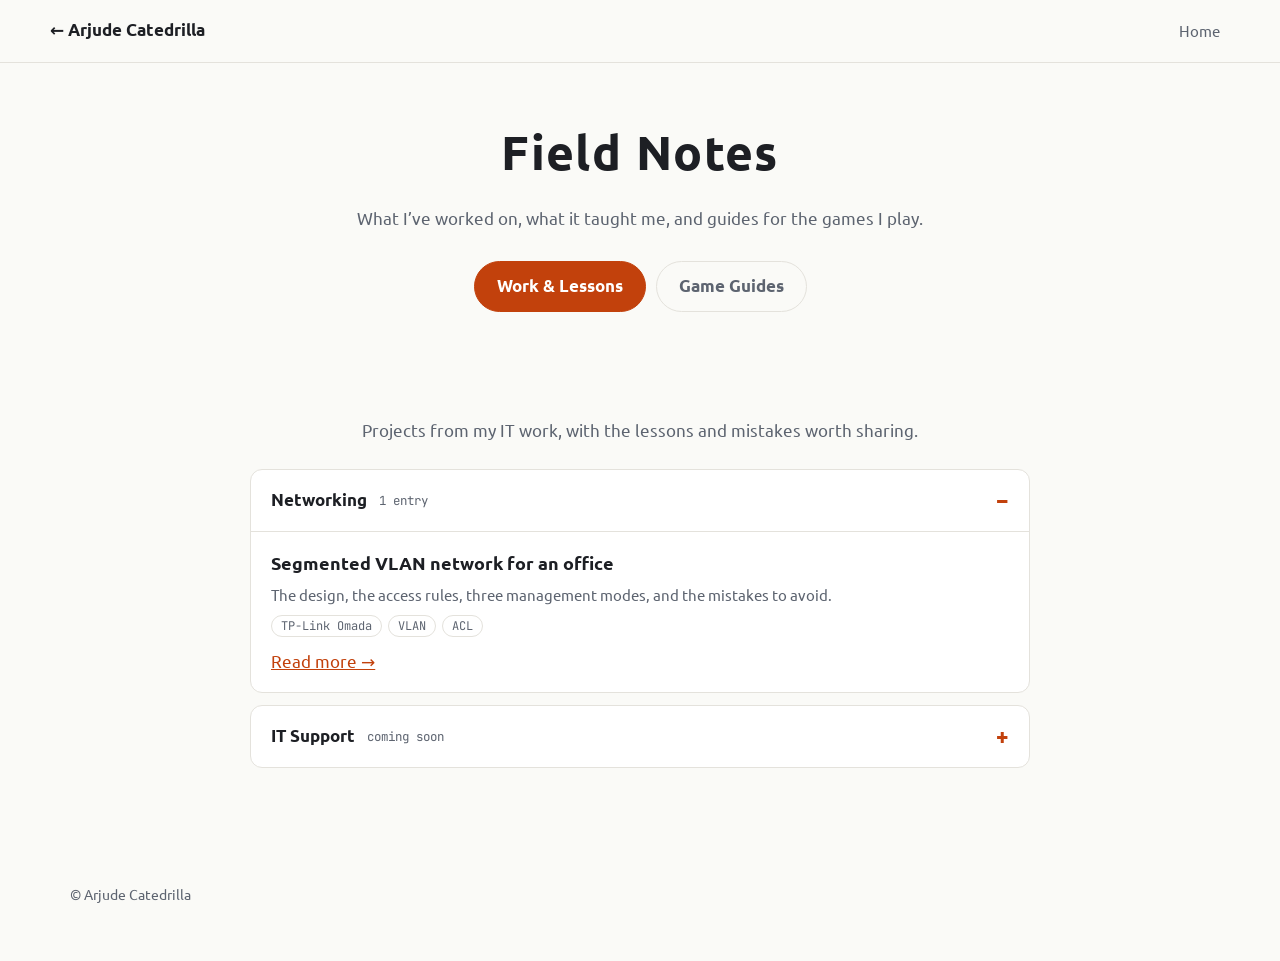
==== notes.html @ 597acc93 "updates on user interface and additional guides" ====
<!DOCTYPE html>
<html lang="en">
<head>
  <meta charset="UTF-8">
  <meta name="viewport" content="width=device-width, initial-scale=1">
  <meta http-equiv="Content-Security-Policy" content="default-src 'self'; img-src 'self' data:; style-src 'self'; script-src 'self'; base-uri 'self'; form-action 'none'">
  <title>Field Notes | Arjude Catedrilla</title>
  <meta name="description" content="Work lessons and game guides by Arjude Catedrilla.">
  <link rel="stylesheet" href="style.css">
  <script src="projects/page.js"></script>
</head>
<body>
  <header class="nav">
    <a class="brand" href="index.html">← Arjude Catedrilla</a>
    <nav aria-label="Main"><a href="index.html">Home</a></nav>
  </header>
  <main class="notes" id="main"></main>
  <footer><p>© Arjude Catedrilla</p></footer>
  <script src="content.js"></script>
  <script src="notes.js"></script>
</body>
</html>
---- style.css ----
@font-face{font-family:"Ubuntu";font-style:normal;font-weight:300;font-display:swap;src:url("fonts/ubuntu-latin-300-normal.woff2") format("woff2")}
@font-face{font-family:"Ubuntu";font-style:normal;font-weight:400;font-display:swap;src:url("fonts/ubuntu-latin-400-normal.woff2") format("woff2")}
@font-face{font-family:"Ubuntu";font-style:normal;font-weight:700;font-display:swap;src:url("fonts/ubuntu-latin-700-normal.woff2") format("woff2")}
@font-face{font-family:"JetBrains Mono";font-style:normal;font-weight:400;font-display:swap;src:url("fonts/jetbrains-mono-latin-400-normal.woff2") format("woff2")}
:root{--bg:#fafaf7;--surface:#fff;--text:#1d1f24;--muted:#5d6470;--accent:#c2410c;--accent-ink:#fff;--border:#e4e2dc;--mono:"JetBrains Mono",ui-monospace,"SF Mono",Consolas,monospace;--sans:"Ubuntu",system-ui,-apple-system,"Segoe UI",Roboto,sans-serif;color-scheme:light}
@media (prefers-color-scheme:dark){:root:not([data-theme="light"]){--bg:#14161b;--surface:#1c1f26;--text:#eceef2;--muted:#a0a8b5;--accent:#ff8a4c;--accent-ink:#1a0d05;--border:#2b2f38;color-scheme:dark}}
:root[data-theme="dark"]{--bg:#14161b;--surface:#1c1f26;--text:#eceef2;--muted:#a0a8b5;--accent:#ff8a4c;--accent-ink:#1a0d05;--border:#2b2f38;color-scheme:dark}
*{box-sizing:border-box}html{scroll-behavior:smooth;scroll-padding-top:70px}
body{margin:0;overflow-x:clip;background:var(--bg);color:var(--text);font:17px/1.7 var(--sans)}
a{color:var(--accent)}a:focus-visible,button:focus-visible{outline:3px solid var(--accent);outline-offset:3px}
.skip{position:absolute;left:-999px}.skip:focus{left:8px;top:8px;background:var(--surface);padding:8px;z-index:20}
.nav{position:sticky;top:0;z-index:10;display:flex;align-items:center;gap:12px;padding:12px max(20px,calc((100% - 1180px)/2));background:var(--bg);border-bottom:1px solid var(--border)}
.brand{font-weight:700;text-decoration:none;color:var(--text);margin-right:auto}
nav{display:flex;gap:2px;overflow-x:auto}nav a{padding:6px 10px;color:var(--muted);text-decoration:none;white-space:nowrap;font-size:.95rem}nav a:hover{color:var(--accent)}
#theme{background:none;color:var(--text);border:1px solid var(--border);border-radius:8px;padding:5px 10px;cursor:pointer}
main,footer{max-width:1180px;margin:0 auto;padding:0 20px}
section{padding:72px 0 0}
h2{font-size:1.5rem;margin:0 0 24px}
.hero{display:grid;grid-template-columns:minmax(0,1fr) minmax(0,1.25fr);gap:48px;align-items:center;padding:64px 0 0}
.hero h1{font-size:clamp(2.2rem,6vw,3.4rem);line-height:1.1;margin:0 0 10px}
.hero .role{color:var(--accent);font-weight:600;font-size:1.15rem;margin:0 0 14px}
.hero .lead{color:var(--muted);margin:0;max-width:30em}
.hero figure{margin:0;position:relative;z-index:0}
.hero figure::before{content:"";position:absolute;inset:-90px -70px;z-index:-1;pointer-events:none;background:radial-gradient(ellipse closest-side,color-mix(in srgb,var(--accent) 30%,transparent),color-mix(in srgb,var(--accent) 10%,transparent) 55%,transparent)}
.hero svg{display:block;width:100%;height:auto}
.d-body{fill:#1b1c1f;stroke:#f1f1f1;stroke-width:2}.d-glass{fill:#0c0d10;stroke:#f1f1f1;stroke-width:2}
.d-line{fill:none;stroke:#f1f1f1;stroke-width:2;stroke-linecap:round;stroke-linejoin:round}.d-faint{opacity:.5}
.d-txt{fill:#f1f1f1;font:700 12px var(--sans)}.d-txt.d-dark{fill:#1a0d05}.d-acc{fill:var(--accent)}.d-hot{stroke:var(--accent);fill:var(--accent)}
.slide{transform:translateX(-430px);transition:transform .9s cubic-bezier(.65,0,.35,1)}.slide.on{transform:none}.slide.out{transform:translateX(430px)}.slide.reset{transition:none}
.btns{display:flex;flex-wrap:wrap;gap:12px;margin-top:24px}
.btn{display:inline-block;padding:10px 20px;border-radius:8px;border:1.5px solid var(--accent);color:var(--accent);text-decoration:none;font-weight:600}
.btn.primary{background:var(--accent);color:var(--accent-ink)}
#do h2,#do .intro{text-align:center}#do .intro{color:var(--muted);max-width:38em;margin:-8px auto 40px}
.do{list-style:none;margin:0;padding:0;display:grid;gap:22px;grid-template-columns:repeat(auto-fit,minmax(210px,1fr))}
.do-item{text-align:center;padding:28px 18px 24px;border:3px solid transparent;border-radius:16px;transition:transform .18s ease,border-color .18s ease,box-shadow .18s ease,background-color .18s ease}
.do-ico svg{width:64px;height:64px;fill:none;stroke:currentColor;stroke-width:1.5;stroke-linecap:round;stroke-linejoin:round;transition:color .18s ease}
.do-item h3{margin:14px 0 8px;font-size:1.2rem}.do-item p{margin:0;color:var(--muted);font-size:.95rem}
.featured{border:1px solid var(--border);background:var(--surface);border-radius:10px;padding:24px;margin-bottom:24px}
.featured h3{margin:0 0 8px;font-size:1.3rem}.featured p{margin:0;color:var(--muted)}.featured ul.out{margin:14px 0;padding-left:20px}.featured li{margin:6px 0}
.list{display:grid;gap:18px;grid-template-columns:repeat(auto-fit,minmax(260px,1fr))}
.item h3{margin:0 0 4px;font-size:1.05rem}.item p{margin:0;color:var(--muted);font-size:.95rem}
.tags{display:flex;flex-wrap:wrap;gap:6px;margin:12px 0 0;padding:0;list-style:none}
.tags li{font:.75rem var(--mono);padding:2px 9px;border:1px solid var(--border);border-radius:999px;color:var(--muted)}
.job{padding:0 0 26px}.job h3{margin:0;font-size:1.1rem}.job .meta{color:var(--muted);font:.85rem var(--mono);margin:2px 0 8px}.job ul{margin:0;padding-left:18px}.job li{margin:4px 0}
dl.skills{margin:0}dl.skills div{padding:10px 0;border-top:1px solid var(--border);display:grid;grid-template-columns:150px 1fr;gap:12px}
dl.skills dt{font-weight:700}dl.skills dd{margin:0;color:var(--muted)}
.about p{max-width:42em}

footer{padding-top:64px;padding-bottom:40px;color:var(--muted);font-size:.9rem}
@media (max-width:720px){.hero{grid-template-columns:1fr}.hero figure{margin:0}.hero figure::before{inset:-60px -20px}dl.skills div{grid-template-columns:1fr;gap:2px}}
@media (prefers-reduced-motion:reduce){html{scroll-behavior:auto}.slide{transition:none}}
/* Article pages */
.article{max-width:760px;margin:0 auto;padding:40px 20px 24px}.article h1{font-size:clamp(1.8rem,5vw,2.5rem);line-height:1.15;margin:8px 0 16px}
.article h2{font-size:1.35rem;margin:44px 0 12px}.article .meta{color:var(--muted);font:.85rem var(--mono)}.article li{margin:4px 0}
.note{display:flex;gap:12px;align-items:flex-start;background:color-mix(in srgb,var(--accent) 8%,var(--surface));border:1px solid color-mix(in srgb,var(--accent) 35%,var(--border));border-radius:12px;padding:14px 16px;color:var(--muted);font-size:.92rem}
.note::before{content:"";flex:0 0 20px;height:20px;margin-top:2px;background:var(--accent);-webkit-mask:url("data:image/svg+xml,%3Csvg xmlns='http://www.w3.org/2000/svg' viewBox='0 0 24 24' fill='none' stroke='black' stroke-width='2' stroke-linecap='round' stroke-linejoin='round'%3E%3Ccircle cx='12' cy='12' r='10'/%3E%3Cpath d='M12 16v-4M12 8h.01'/%3E%3C/svg%3E") center/contain no-repeat;mask:url("data:image/svg+xml,%3Csvg xmlns='http://www.w3.org/2000/svg' viewBox='0 0 24 24' fill='none' stroke='black' stroke-width='2' stroke-linecap='round' stroke-linejoin='round'%3E%3Ccircle cx='12' cy='12' r='10'/%3E%3Cpath d='M12 16v-4M12 8h.01'/%3E%3C/svg%3E") center/contain no-repeat}
.tbl{overflow-x:auto}table{border-collapse:collapse;width:100%;font-size:.92rem}th,td{border:1px solid var(--border);padding:8px 10px;text-align:left;vertical-align:top}th{background:var(--surface)}
.diagram{width:100%;height:auto;background:var(--surface);border:1px solid var(--border);border-radius:12px;margin:20px 0}
.diagram .box{fill:var(--bg);stroke:var(--border);stroke-width:1.5}.diagram .hi{fill:var(--bg);stroke:var(--accent);stroke-width:2}
.diagram .t{fill:var(--text);font:600 13px var(--sans)}.diagram .m{fill:var(--muted);font:12px var(--sans)}
.diagram .ln{stroke:var(--muted);stroke-width:1.5;fill:none}.diagram .ok{stroke:var(--accent);stroke-width:2;fill:none;stroke-dasharray:5 4}

/* Contact + footer */
.contact{text-align:center;padding-bottom:24px}.contact h2{margin-bottom:10px}
.contact .sub{color:var(--muted);margin:0 auto 28px}
.big-mail{display:inline-block;font-size:clamp(1.05rem,4.4vw,2.6rem);font-weight:300;letter-spacing:.1em;color:var(--muted);text-decoration:none;overflow-wrap:anywhere;transition:color .2s ease}
.big-mail:hover,.big-mail:focus-visible{color:var(--accent)}
.foot-row{display:flex;align-items:center;justify-content:space-between;gap:16px;flex-wrap:wrap}.foot-row p{margin:0}
.foot-in{display:inline-flex;color:var(--muted);transition:color .2s ease}.foot-in svg{width:28px;height:28px;fill:currentColor}.foot-in:hover,.foot-in:focus-visible{color:var(--accent)}
footer a{color:inherit}

/* Layout after stefan.ph: split nav, centered titles with intro lines, friendly About */
section h2{text-align:center;letter-spacing:.03em}
section .intro{text-align:center;color:var(--muted);max-width:38em;margin:-8px auto 40px}
.about{text-align:center}.about p{max-width:38em;margin-left:auto;margin-right:auto}.about .btns{justify-content:center}
.about-img{display:block;width:200px;height:200px;margin:0 auto 24px;border-radius:50%;object-fit:cover;border:3px solid var(--border)}
.nav.split{display:grid;grid-template-columns:1fr auto 1fr;gap:20px}
.nav.split #navL{justify-content:flex-end}.nav.split #navR{justify-content:flex-start;padding-right:56px}
.nav.split .brand{margin:0;font-size:1.1rem;letter-spacing:.04em}
.nav.split #theme{position:absolute;right:max(16px,calc((100% - 1180px)/2 + 16px));top:50%;transform:translateY(-50%)}
@media (max-width:760px){
  .nav.split{display:flex;flex-wrap:wrap;justify-content:center;row-gap:2px;padding:10px 16px}
  .nav.split::after{content:"";order:3;flex-basis:100%}
  .nav.split #navL,.nav.split #navR{display:contents;padding:0}
  .nav.split .brand{order:1;margin-right:auto}
  .nav.split #theme{order:2;position:static;transform:none}
  .nav.split #navL a,.nav.split #navR a{order:4}
}

/* What I Do hover, after stefan.ph: the title (and icon) light up in the accent color */
.do-item h3,.do-ico svg{transition:color .25s ease,transform .25s ease}
.do-item:hover h3,.do-item:hover .do-ico svg{color:var(--accent)}
.do-item:hover .do-ico svg{transform:translateY(-3px)}
@media (prefers-reduced-motion:reduce){.do-item:hover .do-ico svg{transform:none}}

/* Reveal on scroll, like stefan.ph: sections fade in as they come into view */
.js .reveal{opacity:0;transform:translateY(24px);transition:opacity .7s ease,transform .7s ease}
.js .reveal.in{opacity:1;transform:none}
@media (prefers-reduced-motion:reduce){.js .reveal{opacity:1;transform:none;transition:none}}

/* Field Notes: home tiles and notes page */
.do.two{max-width:720px;margin:0 auto;grid-template-columns:repeat(auto-fit,minmax(240px,1fr))}
.do-link{display:block;color:inherit;text-decoration:none}
.notes{max-width:820px;margin:0 auto;padding:48px 20px 24px}
.notes h1{text-align:center;font-size:clamp(2rem,6vw,3rem);letter-spacing:.03em;margin:0 0 12px}
.notes .intro{text-align:center;color:var(--muted);max-width:36em;margin:0 auto 28px}
.tabs{display:flex;flex-wrap:wrap;justify-content:center;gap:10px;margin:0 0 32px}
.tab{font:inherit;font-weight:700;padding:10px 22px;border:1.5px solid var(--border);border-radius:999px;background:transparent;color:var(--muted);cursor:pointer;transition:color .2s ease,border-color .2s ease,background-color .2s ease}
.tab:hover{color:var(--accent);border-color:var(--accent)}
.tab[aria-selected="true"]{background:var(--accent);border-color:var(--accent);color:var(--accent-ink)}
.tab:focus-visible{outline:3px solid var(--accent);outline-offset:3px}
.panel[hidden]{display:none}.panel-intro{text-align:center;color:var(--muted);margin:0 0 24px}
.topic{border:1px solid var(--border);border-radius:12px;background:var(--surface);margin:0 0 12px;overflow:hidden}
.topic summary{display:flex;align-items:center;gap:12px;padding:16px 20px;font-weight:700;font-size:1.05rem;cursor:pointer;list-style:none}
.topic summary::-webkit-details-marker{display:none}
.topic summary::after{content:"+";margin-left:auto;color:var(--accent);font-size:1.4rem;line-height:1}
.topic[open] summary::after{content:"−"}
.topic summary:hover{color:var(--accent)}.topic summary:focus-visible{outline:3px solid var(--accent);outline-offset:-3px}
.count{font:.78rem var(--mono);color:var(--muted);font-weight:400}
.entry{padding:16px 20px;border-top:1px solid var(--border)}.entry h3{margin:0 0 4px;font-size:1.1rem}.entry p{margin:0 0 6px;color:var(--muted);font-size:.95rem}
.entry .tags{margin:8px 0 10px}.soon{margin:0;padding:16px 20px;border-top:1px solid var(--border);color:var(--muted);font-size:.95rem}
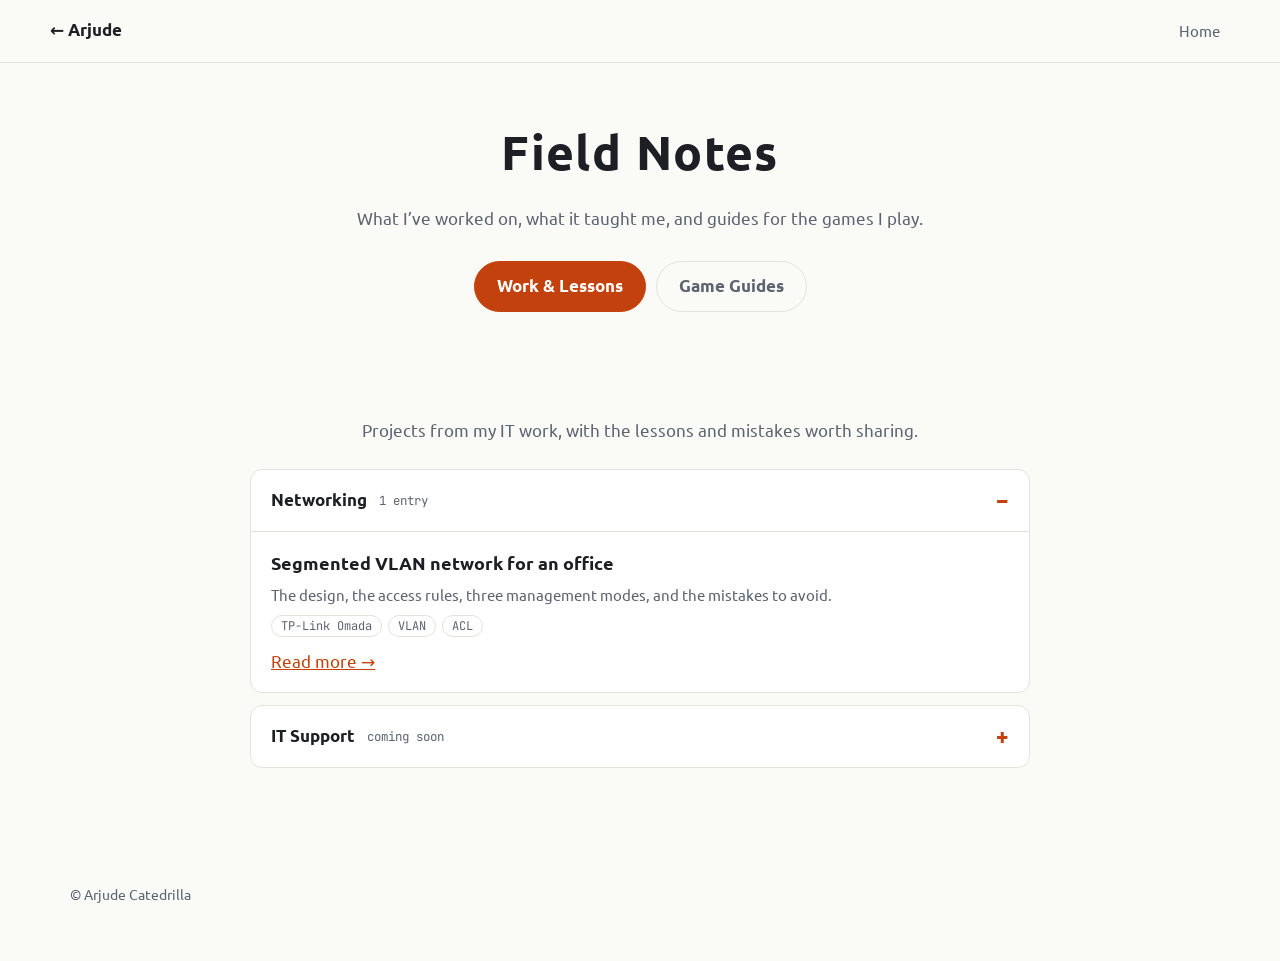
==== commit 6c5e929c: "Added what I do logo, adjusted hover timer," ====
--- a/notes.html
+++ b/notes.html
@@ -11,7 +11,7 @@
 </head>
 <body>
   <header class="nav">
-    <a class="brand" href="index.html">← Arjude Catedrilla</a>
+    <a class="brand" href="index.html">← Arjude</a>
     <nav aria-label="Main"><a href="index.html">Home</a></nav>
   </header>
   <main class="notes" id="main"></main>
--- a/style.css
+++ b/style.css
@@ -31,7 +31,7 @@
 .btn{display:inline-block;padding:10px 20px;border-radius:8px;border:1.5px solid var(--accent);color:var(--accent);text-decoration:none;font-weight:600}
 .btn.primary{background:var(--accent);color:var(--accent-ink)}
 #do h2,#do .intro{text-align:center}#do .intro{color:var(--muted);max-width:38em;margin:-8px auto 40px}
-.do{list-style:none;margin:0;padding:0;display:grid;gap:22px;grid-template-columns:repeat(auto-fit,minmax(210px,1fr))}
+.do{list-style:none;margin:0;padding:0;display:grid;gap:22px;grid-template-columns:repeat(4,minmax(0,1fr))}
 .do-item{text-align:center;padding:28px 18px 24px;border:3px solid transparent;border-radius:16px;transition:transform .18s ease,border-color .18s ease,box-shadow .18s ease,background-color .18s ease}
 .do-ico svg{width:64px;height:64px;fill:none;stroke:currentColor;stroke-width:1.5;stroke-linecap:round;stroke-linejoin:round;transition:color .18s ease}
 .do-item h3{margin:14px 0 8px;font-size:1.2rem}.do-item p{margin:0;color:var(--muted);font-size:.95rem}
@@ -75,22 +75,22 @@
 .about{text-align:center}.about p{max-width:38em;margin-left:auto;margin-right:auto}.about .btns{justify-content:center}
 .about-img{display:block;width:200px;height:200px;margin:0 auto 24px;border-radius:50%;object-fit:cover;border:3px solid var(--border)}
 .nav.split{display:grid;grid-template-columns:1fr auto 1fr;gap:20px}
-.nav.split #navL{justify-content:flex-end}.nav.split #navR{justify-content:flex-start;padding-right:56px}
+.nav.split #navL{justify-content:flex-end}.nav.split #navR{justify-content:flex-start;padding-right:72px}
 .nav.split .brand{margin:0;font-size:1.1rem;letter-spacing:.04em}
-.nav.split #theme{position:absolute;right:max(16px,calc((100% - 1180px)/2 + 16px));top:50%;transform:translateY(-50%)}
+.nav.split .tg-wrap{position:absolute;right:max(16px,calc((100% - 1180px)/2 + 16px));top:50%;transform:translateY(-50%)}
 @media (max-width:760px){
   .nav.split{display:flex;flex-wrap:wrap;justify-content:center;row-gap:2px;padding:10px 16px}
   .nav.split::after{content:"";order:3;flex-basis:100%}
   .nav.split #navL,.nav.split #navR{display:contents;padding:0}
   .nav.split .brand{order:1;margin-right:auto}
-  .nav.split #theme{order:2;position:static;transform:none}
+  .nav.split .tg-wrap{order:2;position:static;transform:none}
   .nav.split #navL a,.nav.split #navR a{order:4}
 }
 
 /* What I Do hover, after stefan.ph: the title (and icon) light up in the accent color */
-.do-item h3,.do-ico svg{transition:color .25s ease,transform .25s ease}
+.do-item h3,.do-ico svg{transition:color .4s ease,transform .4s ease}
 .do-item:hover h3,.do-item:hover .do-ico svg{color:var(--accent)}
-.do-item:hover .do-ico svg{transform:translateY(-3px)}
+.do-item:hover .do-ico svg{transform:translateY(-6px)}
 @media (prefers-reduced-motion:reduce){.do-item:hover .do-ico svg{transform:none}}
 
 /* Reveal on scroll, like stefan.ph: sections fade in as they come into view */
@@ -119,3 +119,28 @@
 .count{font:.78rem var(--mono);color:var(--muted);font-weight:400}
 .entry{padding:16px 20px;border-top:1px solid var(--border)}.entry h3{margin:0 0 4px;font-size:1.1rem}.entry p{margin:0 0 6px;color:var(--muted);font-size:.95rem}
 .entry .tags{margin:8px 0 10px}.soon{margin:0;padding:16px 20px;border-top:1px solid var(--border);color:var(--muted);font-size:.95rem}
+
+/* From Uiverse.io by mobinkakei - https://uiverse.io/mobinkakei/strong-lizard-79
+   MIT License, Copyright (c) Benjamin Réthoré - https://codepen.io/bnthor/pen/WQBNxO, mobinkakei (Mobeen)
+   Day/night switch. Class names prefixed "tg" to avoid clashes; shrunk to fit the nav; AM/PM labels left out. */
+.tg-wrap .tg-input{position:absolute;opacity:0;width:0;height:0;margin:0;pointer-events:none} .tg {   cursor: pointer; display: inline-block; position: relative; width: 90px; height: 50px; background-color: #83d8ff; border-radius: 84px; transition: background-color 200ms cubic-bezier(0.445, 0.05, 0.55, 0.95);} .tg__handler {   display: inline-block; position: relative; z-index: 1; top: 3px; left: 3px; width: 44px; height: 44px; background-color: #ffcf96; border-radius: 50px; box-shadow: 0 2px 6px rgba(0, 0, 0, 0.3); transition: all 400ms cubic-bezier(0.68, -0.55, 0.265, 1.55); transform: rotate(-45deg);} .tg__handler .tg-crater {   position: absolute; background-color: #e8cda5; opacity: 0; transition: opacity 200ms ease-in-out; border-radius: 100%;} .tg__handler .tg-crater--1 { top: 18px; left: 10px; width: 4px; height: 4px;} .tg__handler .tg-crater--2 { top: 28px; left: 22px; width: 6px; height: 6px;} .tg__handler .tg-crater--3 { top: 10px; left: 25px; width: 8px; height: 8px;} .tg-star {   position: absolute; background-color: #fff; transition: all 300ms cubic-bezier(0.445, 0.05, 0.55, 0.95); border-radius: 50%;} .tg-star--1 { top: 10px; left: 35px; z-index: 0; width: 30px; height: 3px;} .tg-star--2 { top: 18px; left: 28px; z-index: 1; width: 30px; height: 3px;} .tg-star--3 { top: 27px; left: 40px; z-index: 0; width: 30px; height: 3px;} .tg-star--4, .tg-star--5, .tg-star--6 {   opacity: 0; transition: all 300ms 0 cubic-bezier(0.445, 0.05, 0.55, 0.95);} .tg-star--4 { top: 16px; left: 11px; z-index: 0; width: 2px; height: 2px; transform: translate3d(3px, 0, 0);} .tg-star--5 { top: 32px; left: 17px; z-index: 0; width: 3px; height: 3px; transform: translate3d(3px, 0, 0);} .tg-star--6 { top: 36px; left: 28px; z-index: 0; width: 2px; height: 2px; transform: translate3d(3px, 0, 0);} .tg-input:checked + .tg { background-color: #749dd6;} .tg-input:checked + .tg .tg__handler { background-color: #ffe5b5; transform: translate3d(40px, 0, 0) rotate(0);} .tg-input:checked + .tg .tg__handler .tg-crater { opacity: 1;} .tg-input:checked + .tg .tg-star--1 { width: 2px; height: 2px;} .tg-input:checked + .tg .tg-star--2 { width: 4px; height: 4px; transform: translate3d(-5px, 0, 0);} .tg-input:checked + .tg .tg-star--3 { width: 2px; height: 2px; transform: translate3d(-7px, 0, 0);} .tg-input:checked + .tg .tg-star--4, .tg-input:checked + .tg .tg-star--5, .tg-input:checked + .tg .tg-star--6 { opacity: 1; transform: translate3d(0, 0, 0);} .tg-input:checked + .tg .tg-star--4 { transition: all 300ms 200ms cubic-bezier(0.445, 0.05, 0.55, 0.95);} .tg-input:checked + .tg .tg-star--5 { transition: all 300ms 300ms cubic-bezier(0.445, 0.05, 0.55, 0.95);} .tg-input:checked + .tg .tg-star--6 { transition: all 300ms 400ms cubic-bezier(0.445, 0.05, 0.55, 0.95);} 
+.tg{zoom:.62}
+.tg-input:focus-visible + .tg{outline:3px solid var(--accent);outline-offset:4px}
+@media (prefers-reduced-motion:reduce){.tg,.tg__handler,.tg-star,.tg-crater{transition:none!important}}
+
+/* What I Do: 4 per row on wide screens, 2 on small laptops/tablets, 1 on phones and narrow windows (Field Notes tiles keep their own layout) */
+@media (max-width:900px){.do{grid-template-columns:repeat(2,minmax(0,1fr))}}
+@media (max-width:768px){.do{grid-template-columns:1fr}}
+
+/* Filled brand logo (Windows, from Devicon) drawn in white like the line icons */
+.do-ico svg.ico-fill{fill:currentColor;stroke:none}
+
+/* Name in the center of the top bar: large and bold */
+.nav.split .brand{font-size:2.3rem;font-weight:700;letter-spacing:.06em;line-height:1.05}
+@media (max-width:760px){.nav.split .brand{font-size:1.7rem}}
+
+/* What I Do: any number of tiles. 4 per row, and an incomplete last row stays centered */
+.do-flex{display:flex;flex-wrap:wrap;justify-content:center;gap:22px}
+.do-flex .do-item{flex:0 0 calc((100% - 66px) / 4);min-width:0}
+@media (max-width:900px){.do-flex .do-item{flex-basis:calc((100% - 22px) / 2)}}
+@media (max-width:768px){.do-flex .do-item{flex-basis:100%}}
